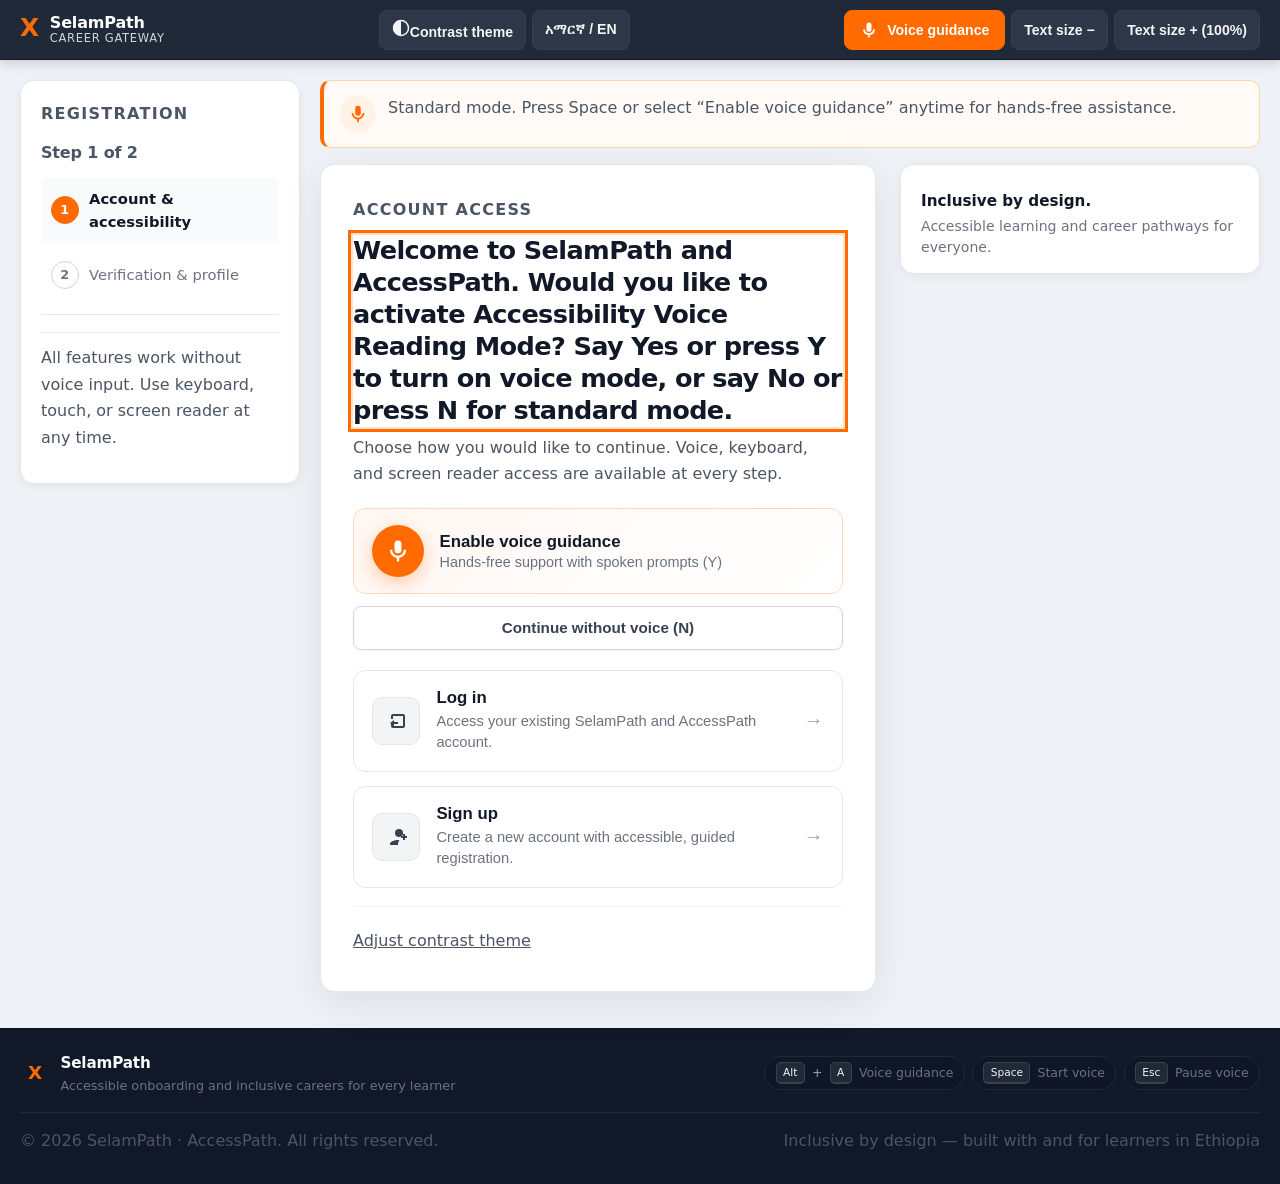
==== frontend/index.html @ dbc96b20 "Bump asset cache version to v=15" ====
<!DOCTYPE html>
<html lang="en">
<head>
  <meta charset="UTF-8" />
  <meta name="viewport" content="width=device-width, initial-scale=1.0" />
  <meta name="description" content="SelamPath is an accessible onboarding and career gateway for learners in Ethiopia. AccessPath connects skills to inclusive employers." />
  <meta name="theme-color" content="#2583F6" />
  <title>SelamPath — Accessible Onboarding &amp; AccessPath Careers</title>
  <link rel="stylesheet" href="./css/accessibility-themes.css?v=15" />
</head>
<body class="db-theme-default page-app">
  <a class="db-skip-link" href="#main-content">Skip to main content</a>
  <div class="page-bg" aria-hidden="true">
    <span class="orb orb-a"></span>
    <span class="orb orb-b"></span>
    <span class="orb orb-c"></span>
    <span class="page-grid"></span>
  </div>
  <div class="page-wrapper page-wrapper-full">
    <main id="main-content" tabindex="-1" class="app-main">
      <h1 class="db-sr-only">SelamPath — Accessible onboarding and AccessPath careers</h1>
      <digital-bridge-onboarding lang="en"></digital-bridge-onboarding>
    </main>
  </div>

  <script src="./js/config.js?v=15"></script>
  <script src="./js/i18n.js?v=15"></script>
  <script src="./js/state-manager.js?v=15"></script>
  <script src="./js/voice-engine.js?v=15"></script>
  <script src="./js/digital-bridge-onboarding.js?v=15"></script>
</body>
</html>
---- frontend/css/accessibility-themes.css ----
:root {
  --db-bg: #f3f4f6;
  --db-card-bg: #ffffff;
  --db-fg: #111827;
  --db-muted: #4b5563;
  --db-border: #e5e7eb;
  --db-accent: #FF6B00;
  --db-accent-hover: #e55f00;
  --db-accent-soft: #fff3e8;
  --db-accent-fg: #ffffff;
  --db-navy: #0f172a;
  --db-charcoal: #1f2937;
  --db-charcoal-2: #111827;
  --db-surface: #ffffff;
  --db-shadow: 0 8px 30px rgba(17, 24, 39, 0.08);
  --db-shadow-soft: 0 2px 10px rgba(17, 24, 39, 0.06);
  --db-radius: 14px;
  --db-radius-sm: 10px;
  --db-zoom: 1;
}

body {
  margin: 0;
  font-family: "Inter", "Segoe UI Variable", "Segoe UI", system-ui, -apple-system, Roboto, "Helvetica Neue", Arial, sans-serif;
  background: #eef1f5;
  color: var(--db-fg);
  line-height: 1.6;
  min-height: 100vh;
  -webkit-font-smoothing: antialiased;
}

@media (prefers-reduced-motion: reduce) {
  *, *::before, *::after {
    animation: none !important;
    transition: none !important;
    scroll-behavior: auto !important;
  }
}

body.db-theme-default,
.db-theme-default {
  --db-bg: #f3f4f6;
  --db-card-bg: #ffffff;
  --db-fg: #111827;
  --db-muted: #4b5563;
  --db-border: #e5e7eb;
  --db-accent: #FF6B00;
  --db-accent-fg: #ffffff;
}

body.db-theme-dark_yellow,
.db-theme-dark_yellow {
  --db-bg: #000000;
  --db-card-bg: #0a0a0a;
  --db-fg: #ffff00;
  --db-border: #ffff00;
  --db-accent: #ffff00;
  --db-accent-fg: #000000;
}

body.db-theme-light_yellow,
.db-theme-light_yellow {
  --db-bg: #ffffcc;
  --db-card-bg: #ffff99;
  --db-fg: #000000;
  --db-border: #000000;
  --db-accent: #000000;
  --db-accent-fg: #ffff00;
}

body.db-theme-dark_white,
.db-theme-dark_white {
  --db-bg: #000000;
  --db-card-bg: #121212;
  --db-fg: #ffffff;
  --db-border: #ffffff;
  --db-accent: #ffffff;
  --db-accent-fg: #000000;
}

*:focus-visible {
  outline: 3px solid #FF6B00 !important;
  outline-offset: 2px;
  box-shadow: 0 0 0 4px rgba(255, 107, 0, 0.2);
}

.page-bg { display: none; }

.page-wrapper {
  max-width: 1120px;
  margin: 0 auto;
  padding: 2.25rem 1.25rem 4rem;
  position: relative;
}

.page-wrapper-full {
  max-width: 100%;
  width: 100%;
  margin: 0;
  padding: 0;
  min-height: 100vh;
  box-sizing: border-box;
  background: #eef1f5;
}

.page-app .app-main {
  min-height: 100vh;
}

.db-skip-link {
  position: absolute;
  left: -9999px;
  top: 0;
  z-index: 2000;
  padding: 0.75rem 1rem;
  background: #ffffff;
  color: #111827;
  border: 2px solid #FF6B00;
  border-radius: 0 0 8px 0;
  font-weight: 700;
  box-shadow: 0 4px 12px rgba(17,24,39,0.12);
}

.db-skip-link:focus { left: 0; }

/* (legacy hero/page-header styles removed; app uses db-topnav + db-shell layout) */

.site-footer {
  margin-top: 2.75rem;
  padding-top: 1.5rem;
  border-top: 1px solid var(--db-border);
  font-size: 0.95rem;
  color: var(--db-muted);
}

.site-footer kbd {
  padding: 0.15rem 0.45rem;
  border: 1px solid #cbd5e1;
  border-bottom-width: 2px;
  border-radius: 7px;
  font-family: inherit;
  background: #fff;
  color: #0f172a;
  box-shadow: 0 1px 0 rgba(15,23,42,0.04);
}

.db-brand {
  display: flex;
  justify-content: space-between;
  align-items: flex-start;
  flex-wrap: wrap;
  gap: 0.5rem;
  padding-bottom: 0.75rem;
  margin-bottom: 0.75rem;
  border-bottom: 2px solid var(--db-border);
}

.db-brand-name {
  margin: 0;
  font-size: 1.4em;
  font-weight: 800;
  letter-spacing: 0.01em;
}

.db-brand-tagline {
  margin: 0.15rem 0 0;
  font-size: 0.95em;
}

.db-brand-partner {
  align-self: center;
  padding: 0.25rem 0.6rem;
  border: 2px solid var(--db-border);
  border-radius: 999px;
  font-weight: 700;
  font-size: 0.85em;
}

.db-colors-panel {
  margin-bottom: 1rem;
  border: 1px solid var(--db-border);
  border-radius: 12px;
  padding: 0.6rem 0.9rem;
  background: #fbfdfc;
}

.db-colors-panel summary {
  cursor: pointer;
  font-weight: 700;
  min-height: 32px;
  color: #334e68;
}

.db-colors-grid {
  display: flex;
  flex-wrap: wrap;
  gap: 0.85rem;
  align-items: end;
  padding-top: 0.6rem;
}

.db-colors-grid label {
  display: flex;
  flex-direction: column;
  gap: 0.3rem;
  font-weight: 600;
  color: #334e68;
}

.db-colors-grid input[type="color"] {
  width: 96px;
  height: 48px;
  padding: 0;
  border: 1.5px solid #c9d6d3;
  border-radius: 10px;
  background: var(--db-card-bg);
  cursor: pointer;
}

.db-widget-root {
  font-size: calc(1rem * var(--db-zoom));
  zoom: var(--db-zoom);
  position: relative;
  background: transparent;
  color: var(--db-fg);
  border: none;
  border-radius: 0;
  padding: 0;
  box-sizing: border-box;
  max-width: 100%;
  min-height: calc(100vh - 1.5rem);
  overflow-wrap: break-word;
  box-shadow: none;
  backdrop-filter: none;
  animation: cardIn 0.45s cubic-bezier(.2,.8,.2,1);
}

.db-widget-root::before { display: none; }

@keyframes cardIn {
  from { opacity: 0; transform: translateY(12px) scale(0.995); }
  to { opacity: 1; transform: translateY(0) scale(1); }
}

.db-brand {
  display: flex;
  justify-content: space-between;
  align-items: flex-start;
  flex-wrap: wrap;
  gap: 0.75rem;
  padding: 0.25rem 0 1.1rem;
  margin-bottom: 1.1rem;
  border-bottom: 1px solid var(--db-border);
}

.db-brand-name { margin: 0; font-size: 1.4em; font-weight: 800; letter-spacing: -0.02em; color: #0f172a; }
.db-brand-tagline { margin: 0.25rem 0 0; color: var(--db-muted); font-size: 0.98em; }
.db-brand-partner {
  align-self: center;
  padding: 0.35rem 0.8rem;
  border: 1px solid rgba(37, 131, 246, 0.25);
  border-radius: 999px;
  font-weight: 700;
  font-size: 0.85em;
  color: #1d4ed8;
  background: linear-gradient(135deg, rgba(33,150,243,0.1), rgba(51,133,255,0.14));
}

.db-toolbar {
  display: flex;
  flex-wrap: wrap;
  align-items: center;
  gap: 0.4rem;
  padding: 0;
  margin: 0;
  border: none;
}

.db-topnav .db-btn {
  min-width: 44px;
  min-height: 40px;
  padding: 0.45rem 0.75rem;
  font-size: 0.88rem;
  font-weight: 600;
  border-radius: 8px;
  border: 1px solid #374151;
  background: #2d3748;
  color: #f3f4f6;
  cursor: pointer;
  transition: background 0.15s ease, border-color 0.15s ease, color 0.15s ease;
  box-shadow: none;
}
.db-topnav .db-btn:hover { background: #374151; border-color: #4b5563; transform: none; box-shadow: none; }
.db-topnav .db-btn:active { transform: none; }
.db-topnav .db-btn-primary { background: #374151; color: #fff; border-color: #4b5563; box-shadow: none; }
.db-topnav .db-btn-voice {
  display: inline-flex; align-items: center; gap: 0.5rem;
  background: #FF6B00; color: #fff; border-color: #FF6B00;
  font-weight: 700; padding: 0.45rem 0.9rem;
}
.db-topnav .db-btn-voice:hover { background: #e55f00; border-color: #e55f00; }
.db-topnav .db-btn-voice[aria-pressed="true"] { background: #c2410c; border-color: #c2410c; box-shadow: inset 0 0 0 2px rgba(255,255,255,0.25); }
.db-mic-icon, .db-voice-banner-icon { display: inline-flex; align-items: center; justify-content: center; }
.db-mic-icon svg { display: block; }

.db-btn {
  min-width: 48px;
  min-height: 44px;
  padding: 0.6rem 1rem;
  font-size: 0.95rem;
  font-weight: 600;
  border-radius: 8px;
  border: 1px solid #d1d5db;
  background: #ffffff;
  color: #111827;
  cursor: pointer;
  transition: background 0.15s ease, border-color 0.15s ease, box-shadow 0.15s ease;
  box-shadow: 0 1px 2px rgba(17,24,39,0.04);
}
.db-btn:hover { background: #f9fafb; border-color: #9ca3af; }
.db-btn:active { background: #f3f4f6; }

.db-btn-primary {
  background: #FF6B00;
  color: #ffffff;
  border-color: #FF6B00;
  box-shadow: 0 1px 2px rgba(17,24,39,0.05);
}
.db-btn-primary:hover { background: #e55f00; border-color: #e55f00; }
.db-btn-secondary { background: #fff; color: #374151; border-color: #d1d5db; }
.db-link-btn { background: none; border: none; padding: 0; color: #4b5563; text-decoration: underline; font: inherit; cursor: pointer; min-height: 44px; }
.db-link-btn:hover { color: #FF6B00; }

.db-input,
.db-textarea,
.db-select {
  width: 100%;
  min-height: 48px;
  padding: 0.8rem 0.95rem;
  font-size: 1.02em;
  border: 1.5px solid #d8e2ee;
  border-radius: 12px;
  background: #f8fbff;
  color: var(--db-fg);
  box-sizing: border-box;
  font-family: inherit;
  transition: border-color 0.2s ease, box-shadow 0.2s ease, background 0.2s ease;
}

.db-input:hover, .db-textarea:hover, .db-select:hover { border-color: #b9d3fb; }

.db-input:focus, .db-textarea:focus, .db-select:focus {
  border-color: #FF6B00;
  box-shadow: 0 0 0 3px rgba(255, 107, 0, 0.15);
  background: #ffffff;
  outline: none;
}

.db-textarea { min-height: 96px; resize: vertical; }

.db-voice-banner {
  display: flex;
  align-items: center;
  gap: 0.75rem;
  padding: 0.85rem 1rem;
  margin-bottom: 1rem;
  border-radius: 10px;
  border: 1px solid #fed7aa;
  border-left: 4px solid #FF6B00;
  background: #fffaf5;
  color: #1f2937;
}
.db-voice-banner-icon {
  color: #FF6B00;
  flex: 0 0 auto;
  width: 36px; height: 36px;
  border-radius: 50%;
  background: #fff3e8;
}
.db-voice-banner-text { margin: 0; font-size: 0.95rem; font-weight: 500; color: #374151; line-height: 1.45; }

.db-status-banner {
  padding: 0.85rem 1rem;
  margin-bottom: 1rem;
  border-radius: 10px;
  border: 1px solid #e5e7eb;
  background: #f9fafb;
  font-weight: 500;
  color: #374151;
}

.db-error-banner {
  padding: 0.85rem 1rem;
  margin-bottom: 1rem;
  border-radius: 10px;
  border: 1px solid #fecaca;
  border-left: 4px solid #dc2626;
  background: #fff7f7;
  color: #991b1b;
  font-weight: 600;
}

@keyframes fadeSlide {
  from { opacity: 0; transform: translateY(-4px); }
  to { opacity: 1; transform: translateY(0); }
}

.db-card {
  position: relative;
  padding: 1.25rem 1.35rem;
  margin-bottom: 1rem;
  border: 1px solid #e5e7eb;
  border-radius: 12px;
  background: #ffffff;
  box-shadow: var(--db-shadow-soft);
}

.db-card:hover { border-color: #e5e7eb; box-shadow: var(--db-shadow-soft); transform: none; }

@keyframes riseIn {
  from { opacity: 0; transform: translateY(8px); }
  to { opacity: 1; transform: translateY(0); }
}

.db-grid {
  display: grid;
  grid-template-columns: repeat(auto-fit, minmax(260px, 1fr));
  gap: 1.1rem;
  margin: 1.1rem 0;
}

.db-option-card {
  display: flex;
  align-items: center;
  width: 100%;
  text-align: left;
  gap: 0.75rem;
  min-height: 54px;
  padding: 0.9rem 1rem;
  margin-bottom: 0.65rem;
  border: 1.5px solid #d8e2ee;
  border-radius: 14px;
  background: #ffffff;
  color: var(--db-fg);
  font-size: 1em;
  font-weight: 600;
  cursor: pointer;
  transition: transform 0.15s ease, box-shadow 0.2s ease, border-color 0.2s ease, background 0.2s ease;
}

.db-option-card:hover {
  transform: translateY(-1px);
  border-color: #2583F6;
  background: linear-gradient(135deg, #ffffff, #f0f7ff);
  box-shadow: 0 10px 22px rgba(37, 131, 246, 0.14);
}

.db-actions-row {
  display: flex;
  flex-wrap: wrap;
  gap: 0.75rem;
  margin-top: 1.1rem;
  align-items: center;
}

.db-progress-bar {
  width: 100%;
  height: 12px;
  border: none;
  border-radius: 999px;
  overflow: hidden;
  background: #E8EEF5;
  box-shadow: inset 0 1px 2px rgba(15, 23, 42, 0.06);
}

.db-progress-fill {
  height: 100%;
  background: linear-gradient(90deg, #2196F3 0%, #2583F6 50%, #3385FF 100%);
  border-radius: 999px;
  transition: width 0.6s cubic-bezier(.2,.8,.2,1);
  box-shadow: 0 0 0 1px rgba(255,255,255,0.25) inset;
}

.db-passport {
  border: 3px solid var(--db-border);
  border-radius: 12px;
  padding: 1.25rem;
  background: var(--db-card-bg);
}

.db-passport-header {
  display: flex;
  justify-content: space-between;
  align-items: flex-start;
  flex-wrap: wrap;
  gap: 1rem;
  padding-bottom: 1rem;
  border-bottom: 2px solid var(--db-border);
}

.db-passport-kicker {
  margin: 0;
  font-size: 0.85rem;
  font-weight: 700;
  letter-spacing: 0.08em;
  text-transform: uppercase;
}

.db-passport-name {
  margin: 0.15rem 0 0;
  font-size: 1.25rem;
  font-weight: 800;
}

.db-readiness-badge {
  padding: 0.4rem 0.8rem;
  border: 3px solid currentColor;
  border-radius: 999px;
  font-size: 0.9rem;
  font-weight: 800;
  white-space: nowrap;
}

/* Border style reinforces the readiness label without relying on colour alone. */
.db-readiness-job_ready {
  border-style: double;
  color: #1e3a8a;
  background: linear-gradient(135deg, #eff6ff, #dbeafe);
}

.db-readiness-building {
  border-style: dashed;
  color: #1d4ed8;
  background: #f0f7ff;
}

.db-readiness-exploring {
  border-style: dotted;
  color: #334155;
  background: #F4F6F8;
}

.db-passport-meta {
  margin: 0.75rem 0 0;
  font-size: 0.95rem;
  color: var(--db-muted);
}

.db-passport-list {
  margin: 0.35rem 0 1rem;
  padding-left: 1.35rem;
}

.db-passport-list li {
  margin-bottom: 0.3rem;
}

.db-passport-note {
  margin-top: 0.5rem;
  padding: 0.9rem 1rem;
  border: 2px dashed #b9d3fb;
  border-radius: 12px;
  background: linear-gradient(135deg, #f0f7ff, #ffffff);
  color: #1e3a8a;
}

/* Preserve strong, clear styling for high-contrast accessibility themes */
body.db-theme-dark_yellow .db-widget-root,
body.db-theme-light_yellow .db-widget-root,
body.db-theme-dark_white .db-widget-root,
.db-theme-dark_yellow .db-widget-root,
.db-theme-light_yellow .db-widget-root,
.db-theme-dark_white .db-widget-root {
  background: var(--db-card-bg) !important;
  backdrop-filter: none !important;
  box-shadow: none !important;
  border: 3px solid var(--db-border) !important;
  animation: none !important;
}
body.db-theme-dark_yellow .db-widget-root::before,
body.db-theme-light_yellow .db-widget-root::before,
body.db-theme-dark_white .db-widget-root::before { display: none; }
body.db-theme-dark_yellow .db-btn,
body.db-theme-light_yellow .db-btn,
body.db-theme-dark_white .db-btn,
body.db-theme-dark_yellow .db-card,
body.db-theme-light_yellow .db-card,
body.db-theme-dark_white .db-card,
body.db-theme-dark_yellow .db-option-card,
body.db-theme-light_yellow .db-option-card,
body.db-theme-dark_white .db-option-card,
body.db-theme-dark_yellow .db-input,
body.db-theme-light_yellow .db-input,
body.db-theme-dark_white .db-input,
body.db-theme-dark_yellow .db-status-banner,
body.db-theme-light_yellow .db-status-banner,
body.db-theme-dark_white .db-status-banner {
  background: var(--db-card-bg) !important;
  color: var(--db-fg) !important;
  box-shadow: none !important;
  border-color: var(--db-border) !important;
}
body.db-theme-dark_yellow .db-btn-primary,
body.db-theme-light_yellow .db-btn-primary,
body.db-theme-dark_white .db-btn-primary {
  background: var(--db-accent) !important;
  color: var(--db-accent-fg) !important;
}
body.db-theme-dark_yellow .db-progress-fill,
body.db-theme-light_yellow .db-progress-fill,
body.db-theme-dark_white .db-progress-fill { background: var(--db-accent) !important; }
body.db-theme-dark_yellow .page-bg, body.db-theme-light_yellow .page-bg, body.db-theme-dark_white .page-bg { display: none; }
body.db-theme-dark_yellow .db-main, body.db-theme-light_yellow .db-main, body.db-theme-dark_white .db-main { background: var(--db-card-bg) !important; backdrop-filter: none !important; box-shadow: none !important; }
body.db-theme-dark_yellow .hero-mark, body.db-theme-light_yellow .hero-mark, body.db-theme-dark_white .hero-mark { color: var(--db-fg); -webkit-text-fill-color: var(--db-fg); background: none; }
body.db-theme-dark_yellow .hero-badge, body.db-theme-light_yellow .hero-badge, body.db-theme-dark_white .hero-badge { background: var(--db-card-bg); color: var(--db-fg); box-shadow: none; }
body.db-theme-dark_yellow .hero-eyebrow, body.db-theme-light_yellow .hero-eyebrow, body.db-theme-dark_white .hero-eyebrow { background: var(--db-card-bg); color: var(--db-fg); border: 1px solid var(--db-border); }
body.db-theme-dark_yellow .db-widget-root h2, body.db-theme-light_yellow .db-widget-root h2, body.db-theme-dark_white .db-widget-root h2,
body.db-theme-dark_yellow .db-widget-root h3, body.db-theme-light_yellow .db-widget-root h3, body.db-theme-dark_white .db-widget-root h3,
body.db-theme-dark_yellow .db-widget-root p, body.db-theme-light_yellow .db-widget-root p, body.db-theme-dark_white .db-widget-root p,
body.db-theme-dark_yellow .db-widget-root label, body.db-theme-light_yellow .db-widget-root label, body.db-theme-dark_white .db-widget-root label,
body.db-theme-dark_yellow .db-brand-name, body.db-theme-light_yellow .db-brand-name, body.db-theme-dark_white .db-brand-name,
body.db-theme-dark_yellow .db-brand-tagline, body.db-theme-light_yellow .db-brand-tagline, body.db-theme-dark_white .db-brand-tagline { color: var(--db-fg) !important; }
body.db-theme-dark_yellow .db-brand-partner, body.db-theme-light_yellow .db-brand-partner, body.db-theme-dark_white .db-brand-partner { color: var(--db-fg) !important; border-color: var(--db-border) !important; }
body.db-theme-dark_yellow .db-sidebar, body.db-theme-light_yellow .db-sidebar, body.db-theme-dark_white .db-sidebar,
body.db-theme-dark_yellow .db-sidebar-card, body.db-theme-light_yellow .db-sidebar-card, body.db-theme-dark_white .db-sidebar-card,
body.db-theme-dark_yellow .db-sidebar-tip, body.db-theme-light_yellow .db-sidebar-tip, body.db-theme-dark_white .db-sidebar-tip,
body.db-theme-dark_yellow .db-sidebar-steps li, body.db-theme-light_yellow .db-sidebar-steps li, body.db-theme-dark_white .db-sidebar-steps li {
  background: var(--db-card-bg) !important; color: var(--db-fg) !important; border-color: var(--db-border) !important; box-shadow: none !important;
}
body.db-theme-dark_yellow .db-sidebar-steps li::before, body.db-theme-light_yellow .db-sidebar-steps li::before, body.db-theme-dark_white .db-sidebar-steps li::before { background: var(--db-fg) !important; box-shadow: none !important; }
body.db-theme-dark_yellow .db-sidebar-kicker, body.db-theme-light_yellow .db-sidebar-kicker, body.db-theme-dark_white .db-sidebar-kicker,
body.db-theme-dark_yellow .db-sidebar-step, body.db-theme-light_yellow .db-sidebar-step, body.db-theme-dark_white .db-sidebar-step { color: var(--db-fg) !important; }

@media print {
  .db-toolbar,
  .db-colors-panel,
  .db-actions-row,
  .db-status-banner,
  .db-error-banner,
  .site-header,
  .site-footer,
  .db-skip-link,
  .page-bg {
    display: none !important;
  }

  body,
  .db-passport,
  .db-passport .db-card {
    background: #ffffff !important;
    color: #000000 !important;
  }

  .db-passport {
    border: 0;
    padding: 0;
  }

  .db-passport .db-card {
    break-inside: avoid;
    border-color: #000000;
  }

  .db-progress-fill {
    background: #000000 !important;
  }
}

.db-sr-only {
  position: absolute;
  width: 1px;
  height: 1px;
  padding: 0;
  margin: -1px;
  overflow: hidden;
  clip: rect(0, 0, 0, 0);
  white-space: nowrap;
  border: 0;
}

/* App shell: top nav + body + footer */
.db-app {
  display: flex;
  flex-direction: column;
  min-height: 100vh;
  background: #eef1f5;
}
.db-topnav {
  position: sticky;
  top: 0;
  z-index: 100;
  display: flex;
  align-items: center;
  justify-content: space-between;
  gap: 1rem;
  padding: 0.6rem 1.25rem;
  background: #1f2937;
  color: #f9fafb;
  border-bottom: 1px solid #111827;
  box-shadow: 0 2px 12px rgba(0,0,0,0.18);
}
.db-topnav-brand { display: flex; align-items: center; gap: 0.7rem; min-width: 0; }
.db-logo-mark {
  display: inline-flex; align-items: center; justify-content: center;
  width: auto; height: auto; border-radius: 0;
  background: none; box-shadow: none;
  color: #FF6B00; font-weight: 900; font-size: 1.55rem; line-height: 1;
  letter-spacing: -0.02em; font-family: inherit;
  transform: translateY(-1px);
}
.db-logo-text { display: flex; flex-direction: column; line-height: 1.15; }
.db-logo-name { font-weight: 700; font-size: 1rem; color: #fff; letter-spacing: -0.01em; }
.db-logo-sub { font-size: 0.72rem; color: #d1d5db; letter-spacing: 0.06em; text-transform: uppercase; }

.db-shell {
  display: grid;
  grid-template-columns: 280px 1fr;
  gap: 1.25rem;
  align-items: start;
  flex: 1;
  width: 100%;
  max-width: 1440px;
  margin: 0 auto;
  padding: 1.25rem;
  box-sizing: border-box;
}
.db-sidebar {
  position: sticky;
  top: 5rem;
  align-self: start;
  background: #ffffff;
  border: 1px solid #e5e7eb;
  border-radius: var(--db-radius);
  padding: 1.25rem;
  box-shadow: var(--db-shadow-soft);
}
.db-sidebar .db-brand { margin-bottom: 0.85rem; padding-bottom: 0.85rem; border-bottom-color: #e5e7eb; }
.db-sidebar .db-brand-name { font-size: 1.1em; color: #111827; }
.db-sidebar .db-brand-tagline { color: #4b5563; font-size: 0.9em; }
.db-sidebar .db-brand-partner { color: #FF6B00; border-color: #ffd9bf; background: #fff7f2; }
.db-side-nav { flex: 1; }
.db-main {
  min-width: 0;
  background: transparent;
  border: none;
  border-radius: 0;
  padding: 0;
  box-shadow: none;
  display: flex;
  flex-direction: column;
}
.db-content { min-width: 0; width: 100%; flex: 1; }

.db-main-footer {
  background: #111827;
  color: #9ca3af;
  font-size: 0.84rem;
  border-top: 1px solid #0b1220;
}
.db-footer-inner {
  max-width: 1440px;
  margin: 0 auto;
  padding: 1.4rem 1.25rem 1.1rem;
  display: flex;
  flex-direction: column;
  gap: 1.05rem;
}
.db-footer-top {
  display: flex;
  align-items: center;
  justify-content: space-between;
  gap: 1rem 1.5rem;
  flex-wrap: wrap;
}
.db-footer-brand { display: flex; align-items: center; gap: 0.65rem; min-width: 0; }
.db-footer-mark {
  display: inline-flex; align-items: center; justify-content: center;
  width: 30px; height: 30px; flex: 0 0 auto;
  color: #FF6B00; font-weight: 900; font-size: 1.15rem; line-height: 1;
  letter-spacing: -0.02em;
}
.db-footer-brand-text { display: flex; flex-direction: column; gap: 0.1rem; min-width: 0; }
.db-footer-name {
  color: #f9fafb; font-weight: 700; font-size: 0.95rem; letter-spacing: -0.01em;
}
.db-footer-tagline { color: #6b7280; font-size: 0.8rem; line-height: 1.4; }
.db-footer-shortcuts { display: flex; flex-wrap: wrap; gap: 0.45rem; align-items: center; }
.db-shortcut {
  display: inline-flex; align-items: center; gap: 0.45rem;
  padding: 0.28rem 0.65rem;
  border: 1px solid #1f2937;
  border-radius: 999px;
  background: #0f1626;
  color: #9ca3af;
  font-size: 0.78rem;
}
.db-shortcut small { color: #6b7280; font-size: 0.78rem; }
.db-footer-bottom {
  display: flex;
  align-items: center;
  justify-content: space-between;
  gap: 0.4rem 1.25rem;
  flex-wrap: wrap;
  padding-top: 0.95rem;
  border-top: 1px solid #1f2937;
  font-size: 0.78rem;
  color: #6b7280;
}
.db-footer-bottom p { margin: 0; }
.db-footer-note { color: #4b5563; }
.db-main-footer kbd {
  padding: 0.08rem 0.4rem;
  border: 1px solid #374151;
  border-bottom-width: 2px;
  border-radius: 5px;
  font-family: inherit;
  background: #1f2937;
  color: #f3f4f6;
  font-size: 0.85em;
}
.db-side-nav { display: flex; flex-direction: column; gap: 0.4rem; }
.db-nav-item {
  width: 100%;
  justify-content: flex-start;
  text-align: left;
  font-size: 0.93rem;
  padding: 0.65rem 0.85rem;
  border-radius: 8px;
}
.db-nav-item.is-active, .db-nav-item.db-btn-primary {
  background: #fff7f2 !important; color: #c2410c !important; border-color: #ffd9bf !important;
  box-shadow: none !important; font-weight: 700;
}
.db-side-nav-spacer { height: 0.25rem; border-top: 1px solid #e5e7eb; margin: 0.4rem 0; }
.db-nav-logout { margin-top: 0.1rem; color: #4b5563; background: #fff; }
.db-nav-logout:hover { color: #991b1b; border-color: #fecaca; background: #fff7f7; box-shadow: none; }

.db-sidebar-card {
  background: #fff;
  border: none;
  border-radius: 0;
  padding: 0;
  margin-bottom: 1rem;
  box-shadow: none;
}
.db-progress-card { padding-bottom: 1rem; border-bottom: 1px solid #e5e7eb; margin-bottom: 1.1rem; }
.db-sidebar-kicker { margin: 0; font-size: 0.75rem; font-weight: 700; text-transform: uppercase; letter-spacing: 0.08em; color: #FF6B00; }
.db-sidebar-step { margin: 0.2rem 0 0.75rem; font-size: 1.1rem; font-weight: 700; color: #111827; letter-spacing: -0.01em; }
.db-sidebar-steps { list-style: none; margin: 0; padding: 0; display: grid; gap: 0.6rem; counter-reset: none; }
.db-sidebar-steps li {
  position: relative;
  display: flex; align-items: center; gap: 0.65rem;
  padding: 0.55rem 0.6rem;
  border-radius: 8px;
  color: #6b7280;
  background: transparent;
  font-weight: 500;
  font-size: 0.92rem;
}
.db-sidebar-steps li::before { display: none; }
.db-step-num {
  display: inline-flex; align-items: center; justify-content: center;
  width: 26px; height: 26px; border-radius: 50%;
  border: 1.5px solid #d1d5db; background: #fff; color: #6b7280;
  font-size: 0.8rem; font-weight: 700; flex: 0 0 auto;
}
.db-sidebar-steps li.is-active { color: #111827; font-weight: 600; background: #f9fafb; }
.db-sidebar-steps li.is-active .db-step-num { border-color: #FF6B00; background: #FF6B00; color: #fff; }
.db-sidebar-help { margin: 0.75rem 0 0; font-size: 0.85rem; color: #6b7280; line-height: 1.5; padding-top: 0.75rem; border-top: 1px solid #e5e7eb; }
.db-sidebar-tip {
  font-size: 0.92rem;
  color: #334155;
  background: linear-gradient(135deg, #f0f7ff, #ffffff);
  border: 1px solid #dbeafe;
  border-radius: 12px;
  padding: 0.75rem 0.85rem;
  line-height: 1.45;
}

/* Global polish and responsiveness for component content */
.db-widget-root h2 { margin: 0 0 0.5rem; font-size: clamp(1.4rem, 2vw, 1.85rem); line-height: 1.25; letter-spacing: -0.025em; font-weight: 700; color: #111827; }
.db-widget-root h3 { margin: 0 0 0.4rem; font-size: 1.1rem; line-height: 1.35; font-weight: 650; letter-spacing: -0.01em; color: #111827; }
.db-widget-root p { color: #4b5563; font-size: 1rem; line-height: 1.65; margin: 0 0 0.75rem; }
.db-widget-root nav.db-actions-row { padding: 0.25rem 0 0.5rem; }
.db-widget-root label { font-weight: 600; font-size: 0.94rem; color: #374151; }
.db-widget-root strong { color: #111827; font-weight: 650; }
.db-widget-root article.db-card h3 { margin-top: 0; }
.db-widget-root form.db-card label { display: block; margin-bottom: 0.75rem; }
.db-content > form, .db-content > div { max-width: 100%; }
.db-widget-root .db-passport { border-color: #e5e7eb; background: #fff; box-shadow: var(--db-shadow-soft); }
.db-widget-root .db-readiness-badge { box-shadow: none; }

.db-option-card:hover { border-color: #FF6B00; background: #fffaf7; box-shadow: 0 4px 14px rgba(255,107,0,0.1); transform: none; }
.db-progress-bar { background: #e5e7eb; }
.db-progress-fill { background: linear-gradient(90deg, #FF6B00, #ff8a33); }

/* Auth / registration layout */
.db-auth-layout {
  display: grid;
  grid-template-columns: minmax(0, 1fr) 360px;
  gap: 1.5rem;
  align-items: start;
}
.db-auth-main { min-width: 0; }
.db-auth-card-wrap { width: 100%; }
.db-central-card {
  max-width: 640px;
  padding: 2rem 2rem 1.75rem;
  border: 1px solid #e5e7eb;
  border-radius: 14px;
  box-shadow: 0 10px 40px rgba(17,24,39,0.08);
  background: #fff;
}
.db-card-eyebrow { margin: 0 0 0.35rem; font-size: 0.75rem; font-weight: 700; letter-spacing: 0.08em; text-transform: uppercase; color: #FF6B00; }
.db-card-lead { margin: 0 0 1.25rem; color: #4b5563; font-size: 1.02rem; }

.db-voice-prompt { margin: 1.25rem 0; display: grid; gap: 0.75rem; }
.db-voice-cta {
  display: flex; align-items: center; gap: 1rem; width: 100%; text-align: left;
  padding: 1rem 1.1rem; border-radius: 12px; border: 1px solid #ffd9bf;
  background: linear-gradient(135deg, #fff7f2 0%, #fff 100%);
  cursor: pointer; transition: border-color 0.15s, box-shadow 0.15s;
}
.db-voice-cta:hover { border-color: #FF6B00; box-shadow: 0 4px 16px rgba(255,107,0,0.12); }
.db-voice-cta-icon {
  display: inline-flex; align-items: center; justify-content: center;
  width: 52px; height: 52px; border-radius: 50%; flex: 0 0 auto;
  background: #FF6B00; color: #fff; box-shadow: 0 6px 18px rgba(255,107,0,0.3);
}
.db-voice-cta-text { display: flex; flex-direction: column; gap: 0.15rem; }
.db-voice-cta-text strong { font-size: 1.05rem; color: #111827; }
.db-voice-cta-text small { font-size: 0.9rem; color: #6b7280; font-weight: 500; }

.db-action-cards { display: grid; gap: 0.85rem; margin-top: 0.5rem; }
.db-action-card {
  display: flex; align-items: center; gap: 1rem; width: 100%; text-align: left;
  padding: 1.1rem 1.15rem; border: 1px solid #e5e7eb; border-radius: 12px;
  background: #fff; cursor: pointer; transition: border-color 0.15s, box-shadow 0.15s, transform 0.15s;
}
.db-action-card:hover { border-color: #FF6B00; box-shadow: 0 6px 20px rgba(17,24,39,0.08); transform: translateY(-1px); }
.db-action-icon {
  display: inline-flex; align-items: center; justify-content: center;
  width: 46px; height: 46px; border-radius: 10px; flex: 0 0 auto;
  background: #f3f4f6; color: #374151; border: 1px solid #e5e7eb;
}
.db-action-card:hover .db-action-icon { background: #fff7f2; color: #FF6B00; border-color: #ffd9bf; }
.db-action-body { display: flex; flex-direction: column; gap: 0.15rem; flex: 1; min-width: 0; }
.db-action-title { font-size: 1.05rem; font-weight: 700; color: #111827; }
.db-action-desc { font-size: 0.92rem; color: #6b7280; font-weight: 500; line-height: 1.45; }
.db-action-arrow { font-size: 1.25rem; color: #9ca3af; flex: 0 0 auto; transition: color 0.15s, transform 0.15s; }
.db-action-card:hover .db-action-arrow { color: #FF6B00; transform: translateX(2px); }
.db-auth-aux { margin-top: 1.1rem; padding-top: 0.75rem; border-top: 1px solid #f3f4f6; }

.db-auth-visual {
  position: sticky; top: 5rem;
  background: #fff; border: 1px solid #e5e7eb; border-radius: 14px;
  padding: 0.75rem; box-shadow: var(--db-shadow-soft);
}
.db-visual-img { width: 100%; height: auto; display: block; border-radius: 10px; }
.db-visual-caption { padding: 0.75rem 0.5rem 0.25rem; display: flex; flex-direction: column; gap: 0.2rem; }
.db-visual-caption strong { font-size: 0.95rem; color: #111827; }
.db-visual-caption span { font-size: 0.88rem; color: #6b7280; line-height: 1.45; }

/* Wizard/form inside central area */
.db-content form#db-wizard-form {
  max-width: 640px;
  background: #fff; border: 1px solid #e5e7eb; border-radius: 14px;
  padding: 1.75rem 2rem; box-shadow: 0 10px 40px rgba(17,24,39,0.08);
}

/* High-contrast additions for new elements */
body.db-theme-dark_yellow .db-topnav, body.db-theme-light_yellow .db-topnav, body.db-theme-dark_white .db-topnav,
body.db-theme-dark_yellow .db-main-footer, body.db-theme-light_yellow .db-main-footer, body.db-theme-dark_white .db-main-footer {
  background: var(--db-card-bg) !important; color: var(--db-fg) !important; border-color: var(--db-border) !important; box-shadow: none !important;
}
body.db-theme-dark_yellow .db-topnav .db-btn, body.db-theme-light_yellow .db-topnav .db-btn, body.db-theme-dark_white .db-topnav .db-btn,
body.db-theme-dark_yellow .db-voice-cta, body.db-theme-light_yellow .db-voice-cta, body.db-theme-dark_white .db-voice-cta,
body.db-theme-dark_yellow .db-action-card, body.db-theme-light_yellow .db-action-card, body.db-theme-dark_white .db-action-card,
body.db-theme-dark_yellow .db-auth-visual, body.db-theme-light_yellow .db-auth-visual, body.db-theme-dark_white .db-auth-visual,
body.db-theme-dark_yellow .db-central-card, body.db-theme-light_yellow .db-central-card, body.db-theme-dark_white .db-central-card,
body.db-theme-dark_yellow .db-voice-banner, body.db-theme-light_yellow .db-voice-banner, body.db-theme-dark_white .db-voice-banner {
  background: var(--db-card-bg) !important; color: var(--db-fg) !important; border-color: var(--db-border) !important; box-shadow: none !important;
}
body.db-theme-dark_yellow .db-voice-cta-icon, body.db-theme-light_yellow .db-voice-cta-icon, body.db-theme-dark_white .db-voice-cta-icon,
body.db-theme-dark_yellow .db-logo-mark, body.db-theme-light_yellow .db-logo-mark, body.db-theme-dark_white .db-logo-mark,
body.db-theme-dark_yellow .db-footer-mark, body.db-theme-light_yellow .db-footer-mark, body.db-theme-dark_white .db-footer-mark {
  background: none !important; color: var(--db-accent) !important; box-shadow: none !important;
}
body.db-theme-dark_yellow .db-logo-name, body.db-theme-light_yellow .db-logo-name, body.db-theme-dark_white .db-logo-name,
body.db-theme-dark_yellow .db-logo-sub, body.db-theme-light_yellow .db-logo-sub, body.db-theme-dark_white .db-logo-sub,
body.db-theme-dark_yellow .db-action-title, body.db-theme-light_yellow .db-action-title, body.db-theme-dark_white .db-action-title,
body.db-theme-dark_yellow .db-action-desc, body.db-theme-light_yellow .db-action-desc, body.db-theme-dark_white .db-action-desc,
body.db-theme-dark_yellow .db-action-arrow, body.db-theme-light_yellow .db-action-arrow, body.db-theme-dark_white .db-action-arrow,
body.db-theme-dark_yellow .db-voice-cta-text strong, body.db-theme-light_yellow .db-voice-cta-text strong, body.db-theme-dark_white .db-voice-cta-text strong,
body.db-theme-dark_yellow .db-voice-cta-text small, body.db-theme-light_yellow .db-voice-cta-text small, body.db-theme-dark_white .db-voice-cta-text small,
body.db-theme-dark_yellow .db-voice-banner-text, body.db-theme-light_yellow .db-voice-banner-text, body.db-theme-dark_white .db-voice-banner-text,
body.db-theme-dark_yellow .db-card-eyebrow, body.db-theme-light_yellow .db-card-eyebrow, body.db-theme-dark_white .db-card-eyebrow,
body.db-theme-dark_yellow .db-card-lead, body.db-theme-light_yellow .db-card-lead, body.db-theme-dark_white .db-card-lead,
body.db-theme-dark_yellow .db-visual-caption strong, body.db-theme-light_yellow .db-visual-caption strong, body.db-theme-dark_white .db-visual-caption strong,
body.db-theme-dark_yellow .db-visual-caption span, body.db-theme-light_yellow .db-visual-caption span, body.db-theme-dark_white .db-visual-caption span,
body.db-theme-dark_yellow .db-footer-shortcuts, body.db-theme-light_yellow .db-footer-shortcuts, body.db-theme-dark_white .db-footer-shortcuts { color: var(--db-fg) !important; }
body.db-theme-dark_yellow .db-step-num, body.db-theme-light_yellow .db-step-num, body.db-theme-dark_white .db-step-num { border-color: var(--db-border) !important; }
body.db-theme-dark_yellow .db-sidebar-steps li.is-active .db-step-num, body.db-theme-light_yellow .db-sidebar-steps li.is-active .db-step-num, body.db-theme-dark_white .db-sidebar-steps li.is-active .db-step-num { background: var(--db-accent) !important; color: var(--db-accent-fg) !important; }

@media (max-width: 1100px) {
  .db-auth-layout { grid-template-columns: 1fr; }
  .db-auth-visual { position: static; max-width: 420px; }
}
@media (max-width: 980px) {
  .db-shell { grid-template-columns: 1fr; }
  .db-sidebar { position: static; top: auto; }
  .db-topnav { flex-wrap: wrap; gap: 0.5rem 0.75rem; }
  .db-topnav-brand { width: 100%; }
  .db-toolbar { width: 100%; }
}
@media (max-width: 640px) {
  .db-shell { padding: 0.75rem; gap: 0.75rem; }
  .db-central-card, .db-content form#db-wizard-form { padding: 1.25rem 1rem; }
  .db-topnav { padding: 0.6rem 0.75rem; }
  .db-topnav .db-btn, .db-action-card { width: 100%; }
  .db-toolbar { gap: 0.4rem; }
  .db-toolbar .db-btn { flex: 1 1 calc(50% - 0.4rem); justify-content: center; }
  .db-footer-top { flex-direction: column; align-items: flex-start; gap: 0.8rem; }
  .db-footer-bottom { flex-direction: column; align-items: flex-start; }
  .db-footer-shortcuts { gap: 0.35rem; }
  .db-auth-visual { display: none; }
}
@media (prefers-reduced-motion: no-preference) {
  .db-topnav .db-btn-voice { transition: background 0.15s ease, border-color 0.15s ease, box-shadow 0.2s ease; }
}
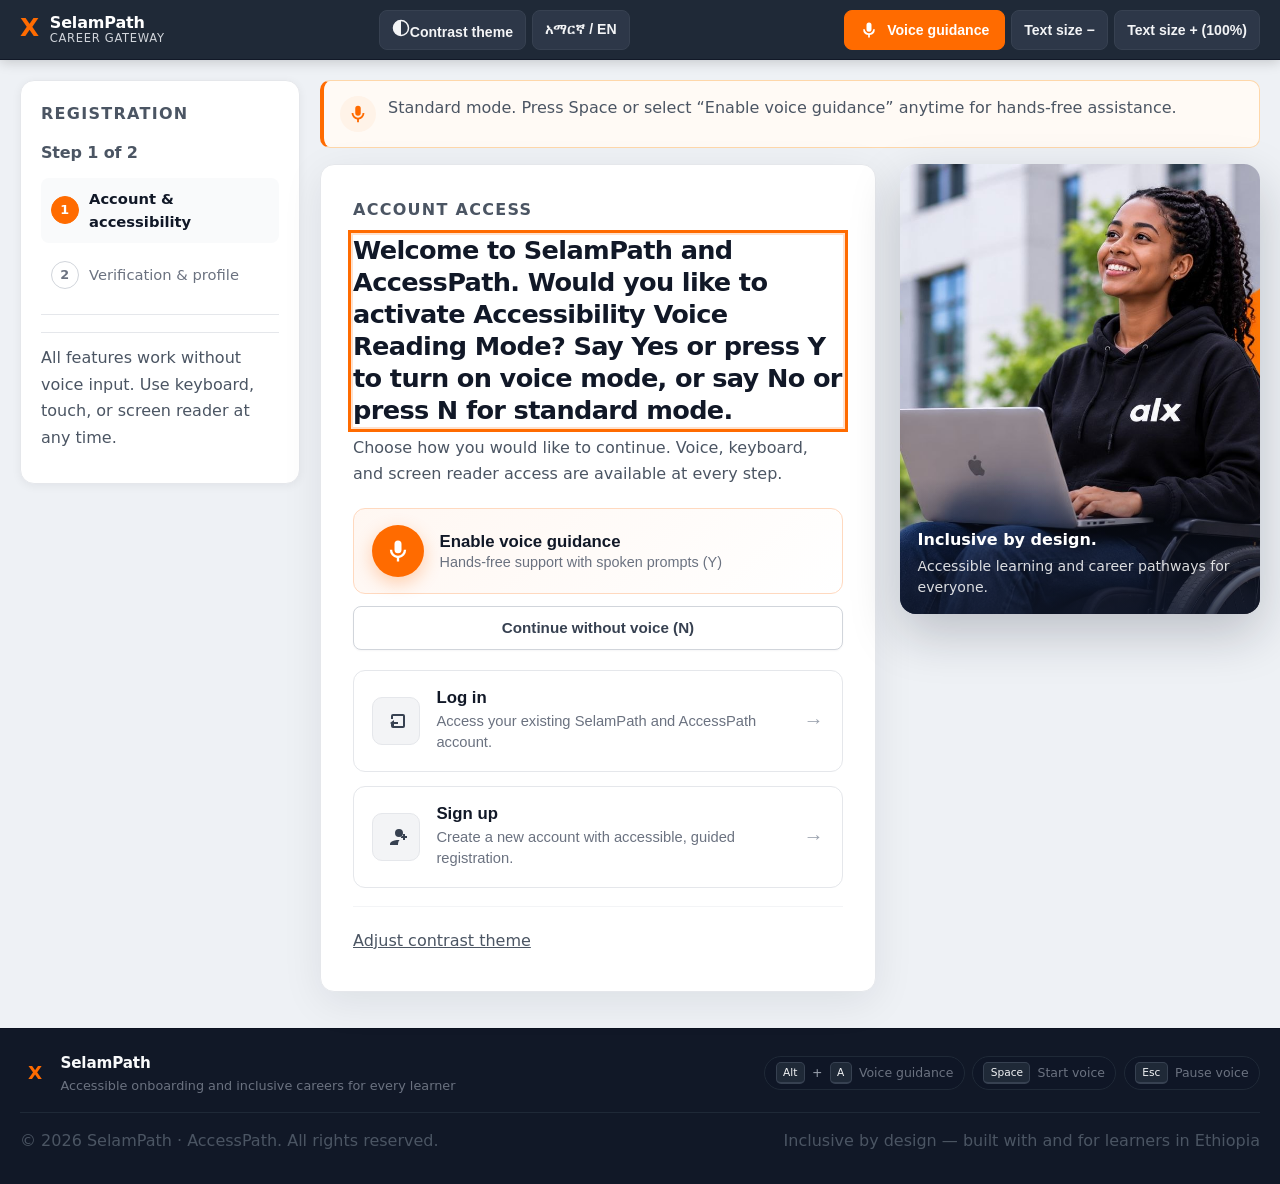
==== commit 90e02e70: "Use hero photo in right auth panel, remove card background, gradient caption overlay" ====
--- a/frontend/index.html
+++ b/frontend/index.html
@@ -6,7 +6,7 @@
   <meta name="description" content="SelamPath is an accessible onboarding and career gateway for learners in Ethiopia. AccessPath connects skills to inclusive employers." />
   <meta name="theme-color" content="#2583F6" />
   <title>SelamPath — Accessible Onboarding &amp; AccessPath Careers</title>
-  <link rel="stylesheet" href="./css/accessibility-themes.css?v=15" />
+  <link rel="stylesheet" href="./css/accessibility-themes.css?v=16" />
 </head>
 <body class="db-theme-default page-app">
   <a class="db-skip-link" href="#main-content">Skip to main content</a>
@@ -23,10 +23,10 @@
     </main>
   </div>
 
-  <script src="./js/config.js?v=15"></script>
-  <script src="./js/i18n.js?v=15"></script>
-  <script src="./js/state-manager.js?v=15"></script>
-  <script src="./js/voice-engine.js?v=15"></script>
-  <script src="./js/digital-bridge-onboarding.js?v=15"></script>
+  <script src="./js/config.js?v=16"></script>
+  <script src="./js/i18n.js?v=16"></script>
+  <script src="./js/state-manager.js?v=16"></script>
+  <script src="./js/voice-engine.js?v=16"></script>
+  <script src="./js/digital-bridge-onboarding.js?v=16"></script>
 </body>
 </html>
--- a/frontend/css/accessibility-themes.css
+++ b/frontend/css/accessibility-themes.css
@@ -952,14 +952,39 @@
 .db-auth-aux { margin-top: 1.1rem; padding-top: 0.75rem; border-top: 1px solid #f3f4f6; }
 
 .db-auth-visual {
-  position: sticky; top: 5rem;
-  background: #fff; border: 1px solid #e5e7eb; border-radius: 14px;
-  padding: 0.75rem; box-shadow: var(--db-shadow-soft);
-}
-.db-visual-img { width: 100%; height: auto; display: block; border-radius: 10px; }
-.db-visual-caption { padding: 0.75rem 0.5rem 0.25rem; display: flex; flex-direction: column; gap: 0.2rem; }
-.db-visual-caption strong { font-size: 0.95rem; color: #111827; }
-.db-visual-caption span { font-size: 0.88rem; color: #6b7280; line-height: 1.45; }
+  position: sticky;
+  top: 5rem;
+  background: none;
+  border: none;
+  padding: 0;
+  box-shadow: none;
+}
+.db-visual-media {
+  position: relative;
+  border-radius: 16px;
+  overflow: hidden;
+  box-shadow: 0 20px 50px rgba(17,24,39,0.22);
+}
+.db-visual-img {
+  width: 100%;
+  height: 100%;
+  aspect-ratio: 4 / 5;
+  object-fit: cover;
+  display: block;
+}
+.db-visual-caption {
+  position: absolute;
+  left: 0;
+  right: 0;
+  bottom: 0;
+  padding: 3rem 1.1rem 1.05rem;
+  background: linear-gradient(180deg, rgba(15,23,42,0) 0%, rgba(15,23,42,0.55) 55%, rgba(15,23,42,0.82) 100%);
+  display: flex;
+  flex-direction: column;
+  gap: 0.2rem;
+}
+.db-visual-caption strong { font-size: 1rem; color: #fff; }
+.db-visual-caption span { font-size: 0.88rem; color: rgba(255,255,255,0.85); line-height: 1.45; }
 
 /* Wizard/form inside central area */
 .db-content form#db-wizard-form {
@@ -976,7 +1001,6 @@
 body.db-theme-dark_yellow .db-topnav .db-btn, body.db-theme-light_yellow .db-topnav .db-btn, body.db-theme-dark_white .db-topnav .db-btn,
 body.db-theme-dark_yellow .db-voice-cta, body.db-theme-light_yellow .db-voice-cta, body.db-theme-dark_white .db-voice-cta,
 body.db-theme-dark_yellow .db-action-card, body.db-theme-light_yellow .db-action-card, body.db-theme-dark_white .db-action-card,
-body.db-theme-dark_yellow .db-auth-visual, body.db-theme-light_yellow .db-auth-visual, body.db-theme-dark_white .db-auth-visual,
 body.db-theme-dark_yellow .db-central-card, body.db-theme-light_yellow .db-central-card, body.db-theme-dark_white .db-central-card,
 body.db-theme-dark_yellow .db-voice-banner, body.db-theme-light_yellow .db-voice-banner, body.db-theme-dark_white .db-voice-banner {
   background: var(--db-card-bg) !important; color: var(--db-fg) !important; border-color: var(--db-border) !important; box-shadow: none !important;
@@ -996,8 +1020,6 @@
 body.db-theme-dark_yellow .db-voice-banner-text, body.db-theme-light_yellow .db-voice-banner-text, body.db-theme-dark_white .db-voice-banner-text,
 body.db-theme-dark_yellow .db-card-eyebrow, body.db-theme-light_yellow .db-card-eyebrow, body.db-theme-dark_white .db-card-eyebrow,
 body.db-theme-dark_yellow .db-card-lead, body.db-theme-light_yellow .db-card-lead, body.db-theme-dark_white .db-card-lead,
-body.db-theme-dark_yellow .db-visual-caption strong, body.db-theme-light_yellow .db-visual-caption strong, body.db-theme-dark_white .db-visual-caption strong,
-body.db-theme-dark_yellow .db-visual-caption span, body.db-theme-light_yellow .db-visual-caption span, body.db-theme-dark_white .db-visual-caption span,
 body.db-theme-dark_yellow .db-footer-shortcuts, body.db-theme-light_yellow .db-footer-shortcuts, body.db-theme-dark_white .db-footer-shortcuts { color: var(--db-fg) !important; }
 body.db-theme-dark_yellow .db-step-num, body.db-theme-light_yellow .db-step-num, body.db-theme-dark_white .db-step-num { border-color: var(--db-border) !important; }
 body.db-theme-dark_yellow .db-sidebar-steps li.is-active .db-step-num, body.db-theme-light_yellow .db-sidebar-steps li.is-active .db-step-num, body.db-theme-dark_white .db-sidebar-steps li.is-active .db-step-num { background: var(--db-accent) !important; color: var(--db-accent-fg) !important; }
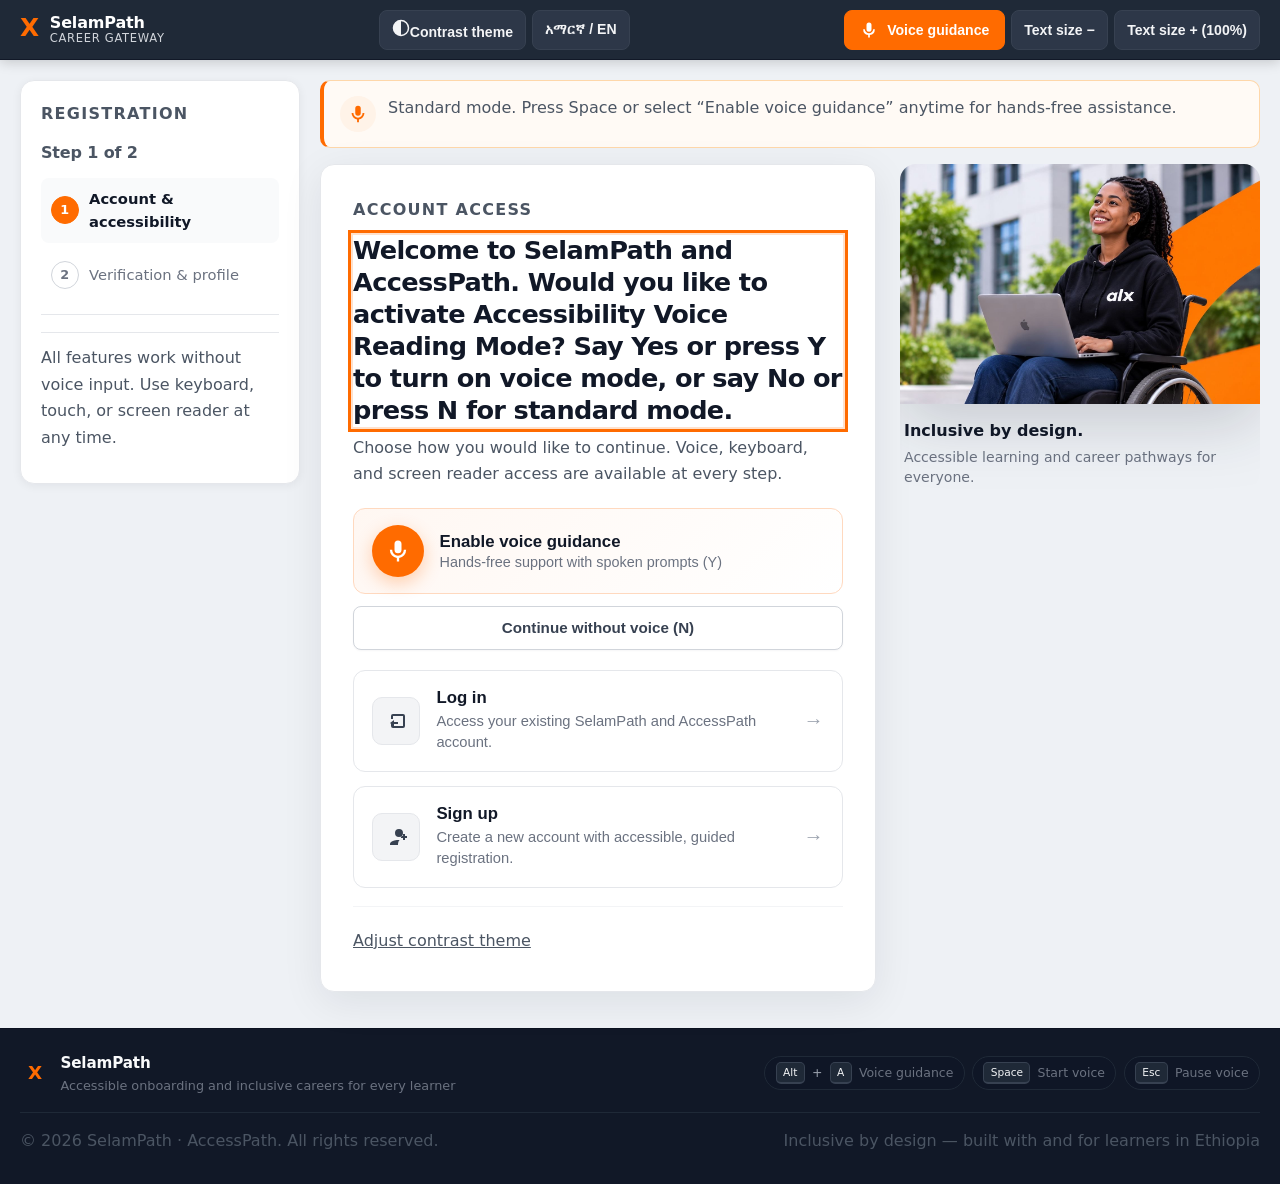
==== commit 1e49ee70: "UI audit: remove inline styles, polish form and job wording, drop unused SVG" ====
--- a/frontend/index.html
+++ b/frontend/index.html
@@ -6,7 +6,7 @@
   <meta name="description" content="SelamPath is an accessible onboarding and career gateway for learners in Ethiopia. AccessPath connects skills to inclusive employers." />
   <meta name="theme-color" content="#2583F6" />
   <title>SelamPath — Accessible Onboarding &amp; AccessPath Careers</title>
-  <link rel="stylesheet" href="./css/accessibility-themes.css?v=16" />
+  <link rel="stylesheet" href="./css/accessibility-themes.css?v=17" />
 </head>
 <body class="db-theme-default page-app">
   <a class="db-skip-link" href="#main-content">Skip to main content</a>
@@ -23,10 +23,10 @@
     </main>
   </div>
 
-  <script src="./js/config.js?v=16"></script>
-  <script src="./js/i18n.js?v=16"></script>
-  <script src="./js/state-manager.js?v=16"></script>
-  <script src="./js/voice-engine.js?v=16"></script>
-  <script src="./js/digital-bridge-onboarding.js?v=16"></script>
+  <script src="./js/config.js?v=17"></script>
+  <script src="./js/i18n.js?v=17"></script>
+  <script src="./js/state-manager.js?v=17"></script>
+  <script src="./js/voice-engine.js?v=17"></script>
+  <script src="./js/digital-bridge-onboarding.js?v=17"></script>
 </body>
 </html>
--- a/frontend/css/accessibility-themes.css
+++ b/frontend/css/accessibility-themes.css
@@ -884,7 +884,7 @@
 .db-widget-root nav.db-actions-row { padding: 0.25rem 0 0.5rem; }
 .db-widget-root label { font-weight: 600; font-size: 0.94rem; color: #374151; }
 .db-widget-root strong { color: #111827; font-weight: 650; }
-.db-widget-root article.db-card h3 { margin-top: 0; }
+.db-widget-root article.db-card h3, .db-widget-root .db-card h3 { margin-top: 0; }
 .db-widget-root form.db-card label { display: block; margin-bottom: 0.75rem; }
 .db-content > form, .db-content > div { max-width: 100%; }
 .db-widget-root .db-passport { border-color: #e5e7eb; background: #fff; box-shadow: var(--db-shadow-soft); }
@@ -893,6 +893,13 @@
 .db-option-card:hover { border-color: #FF6B00; background: #fffaf7; box-shadow: 0 4px 14px rgba(255,107,0,0.1); transform: none; }
 .db-progress-bar { background: #e5e7eb; }
 .db-progress-fill { background: linear-gradient(90deg, #FF6B00, #ff8a33); }
+
+/* Utility classes (replace inline styles) */
+.db-form-kicker { margin: 0 0 0.25rem; font-weight: 700; color: #111827; }
+.db-fieldset { border: none; padding: 0; margin: 1rem 0; }
+.db-mt-1 { margin-top: 1rem; }
+.db-profile-row { margin: 0.25rem 0; }
+.db-apply-form { margin-top: 1rem; }
 
 /* Auth / registration layout */
 .db-auth-layout {
@@ -963,28 +970,24 @@
   position: relative;
   border-radius: 16px;
   overflow: hidden;
-  box-shadow: 0 20px 50px rgba(17,24,39,0.22);
+  box-shadow: none;
+  display: flex;
+  flex-direction: column;
 }
 .db-visual-img {
   width: 100%;
-  height: 100%;
-  aspect-ratio: 4 / 5;
-  object-fit: cover;
+  height: auto;
   display: block;
+  filter: drop-shadow(0 18px 32px rgba(17,24,39,0.18));
 }
 .db-visual-caption {
-  position: absolute;
-  left: 0;
-  right: 0;
-  bottom: 0;
-  padding: 3rem 1.1rem 1.05rem;
-  background: linear-gradient(180deg, rgba(15,23,42,0) 0%, rgba(15,23,42,0.55) 55%, rgba(15,23,42,0.82) 100%);
+  padding: 0.9rem 0.25rem 0.15rem;
   display: flex;
   flex-direction: column;
   gap: 0.2rem;
 }
-.db-visual-caption strong { font-size: 1rem; color: #fff; }
-.db-visual-caption span { font-size: 0.88rem; color: rgba(255,255,255,0.85); line-height: 1.45; }
+.db-visual-caption strong { font-size: 1rem; color: #111827; }
+.db-visual-caption span { font-size: 0.88rem; color: #6b7280; line-height: 1.45; }
 
 /* Wizard/form inside central area */
 .db-content form#db-wizard-form {
@@ -1020,6 +1023,8 @@
 body.db-theme-dark_yellow .db-voice-banner-text, body.db-theme-light_yellow .db-voice-banner-text, body.db-theme-dark_white .db-voice-banner-text,
 body.db-theme-dark_yellow .db-card-eyebrow, body.db-theme-light_yellow .db-card-eyebrow, body.db-theme-dark_white .db-card-eyebrow,
 body.db-theme-dark_yellow .db-card-lead, body.db-theme-light_yellow .db-card-lead, body.db-theme-dark_white .db-card-lead,
+body.db-theme-dark_yellow .db-visual-caption strong, body.db-theme-light_yellow .db-visual-caption strong, body.db-theme-dark_white .db-visual-caption strong,
+body.db-theme-dark_yellow .db-visual-caption span, body.db-theme-light_yellow .db-visual-caption span, body.db-theme-dark_white .db-visual-caption span,
 body.db-theme-dark_yellow .db-footer-shortcuts, body.db-theme-light_yellow .db-footer-shortcuts, body.db-theme-dark_white .db-footer-shortcuts { color: var(--db-fg) !important; }
 body.db-theme-dark_yellow .db-step-num, body.db-theme-light_yellow .db-step-num, body.db-theme-dark_white .db-step-num { border-color: var(--db-border) !important; }
 body.db-theme-dark_yellow .db-sidebar-steps li.is-active .db-step-num, body.db-theme-light_yellow .db-sidebar-steps li.is-active .db-step-num, body.db-theme-dark_white .db-sidebar-steps li.is-active .db-step-num { background: var(--db-accent) !important; color: var(--db-accent-fg) !important; }
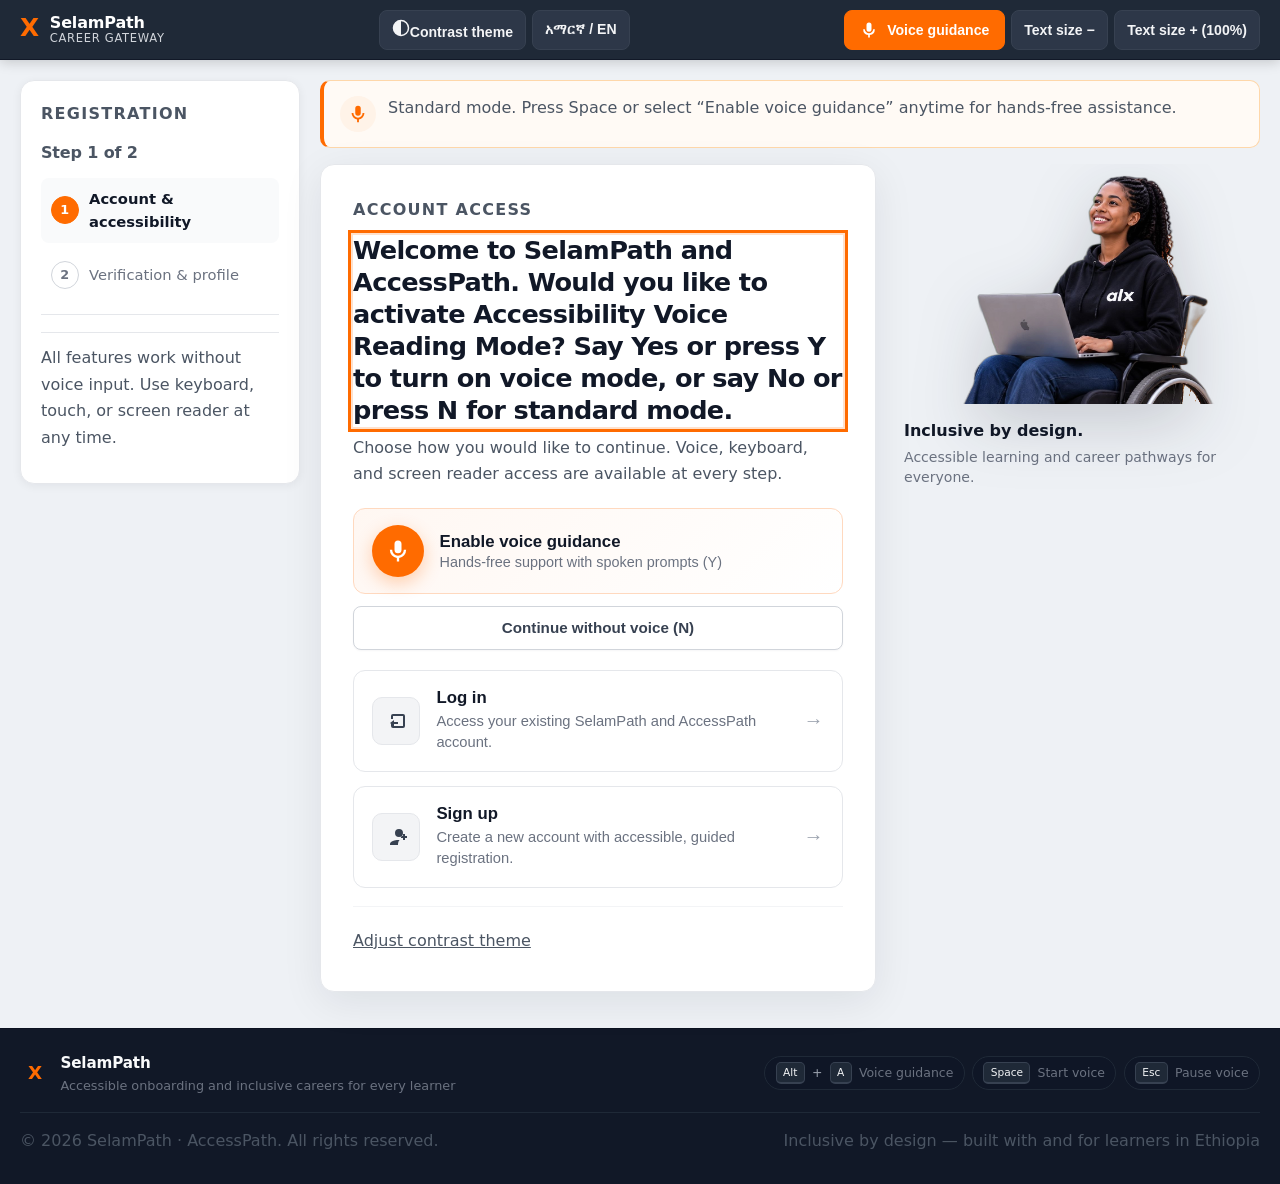
==== commit fb0d3af2: "Replace hero photo with AI-cut transparent PNG (full image, orange remnants removed)" ====
--- a/frontend/index.html
+++ b/frontend/index.html
@@ -6,7 +6,7 @@
   <meta name="description" content="SelamPath is an accessible onboarding and career gateway for learners in Ethiopia. AccessPath connects skills to inclusive employers." />
   <meta name="theme-color" content="#2583F6" />
   <title>SelamPath — Accessible Onboarding &amp; AccessPath Careers</title>
-  <link rel="stylesheet" href="./css/accessibility-themes.css?v=17" />
+  <link rel="stylesheet" href="./css/accessibility-themes.css?v=18" />
 </head>
 <body class="db-theme-default page-app">
   <a class="db-skip-link" href="#main-content">Skip to main content</a>
@@ -23,10 +23,10 @@
     </main>
   </div>
 
-  <script src="./js/config.js?v=17"></script>
-  <script src="./js/i18n.js?v=17"></script>
-  <script src="./js/state-manager.js?v=17"></script>
-  <script src="./js/voice-engine.js?v=17"></script>
-  <script src="./js/digital-bridge-onboarding.js?v=17"></script>
+  <script src="./js/config.js?v=18"></script>
+  <script src="./js/i18n.js?v=18"></script>
+  <script src="./js/state-manager.js?v=18"></script>
+  <script src="./js/voice-engine.js?v=18"></script>
+  <script src="./js/digital-bridge-onboarding.js?v=18"></script>
 </body>
 </html>
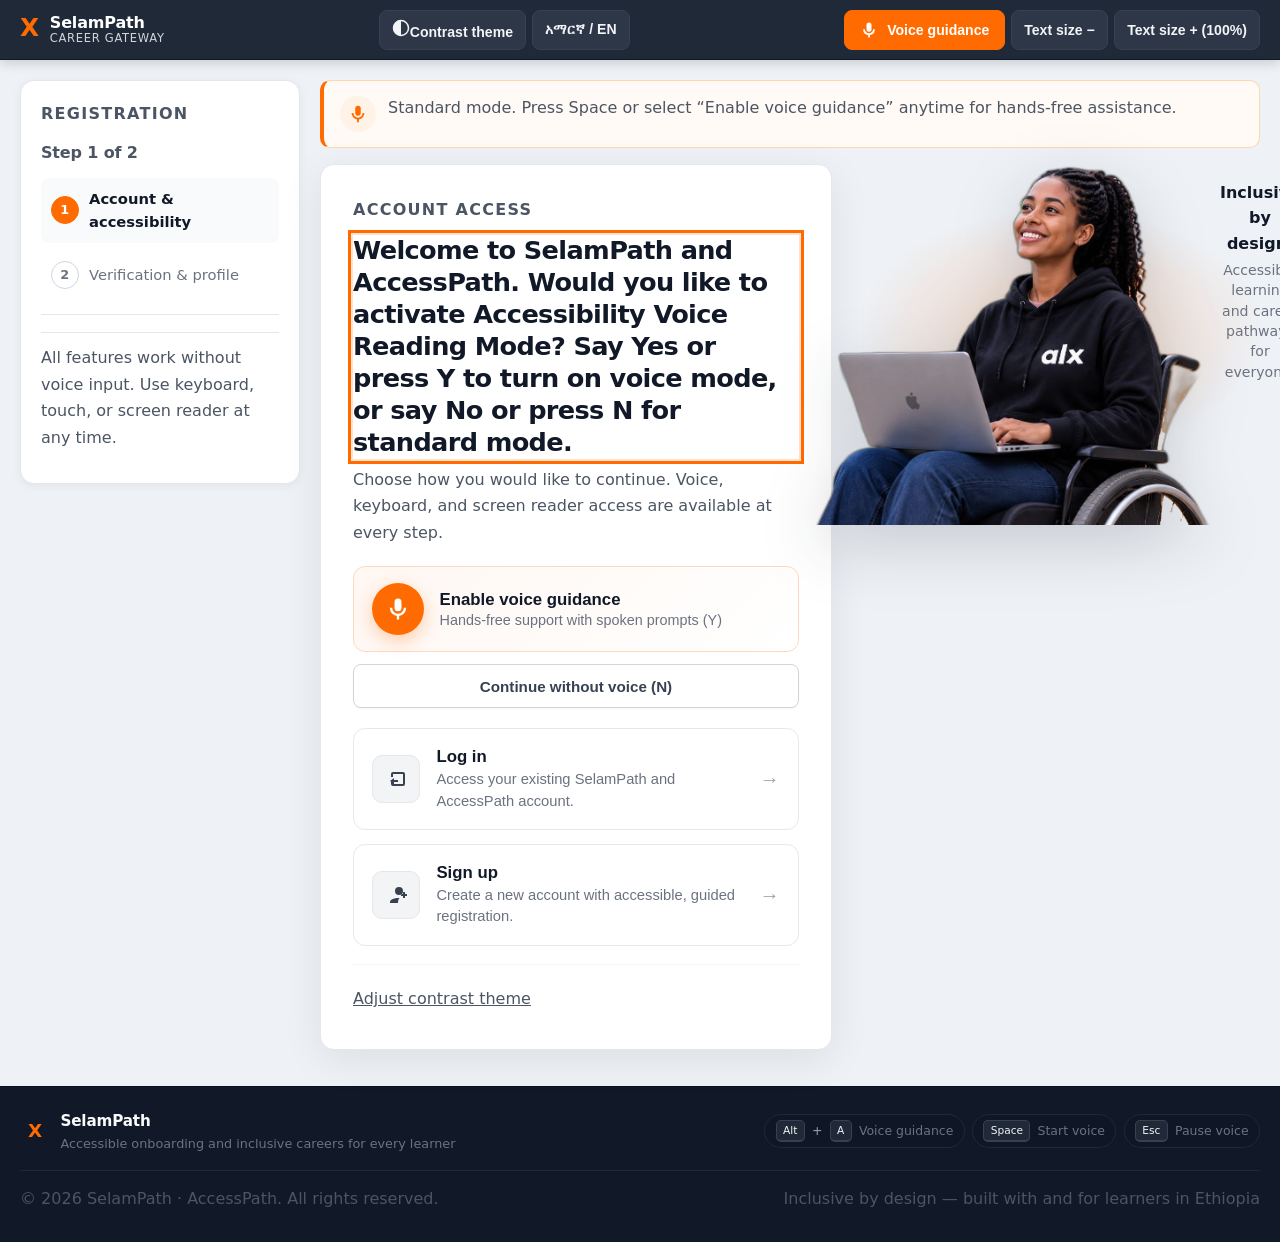
==== commit d70653da: "Right panel proportions: trim transparent padding, wider column, brand glow, centered caption" ====
--- a/frontend/index.html
+++ b/frontend/index.html
@@ -6,7 +6,7 @@
   <meta name="description" content="SelamPath is an accessible onboarding and career gateway for learners in Ethiopia. AccessPath connects skills to inclusive employers." />
   <meta name="theme-color" content="#2583F6" />
   <title>SelamPath — Accessible Onboarding &amp; AccessPath Careers</title>
-  <link rel="stylesheet" href="./css/accessibility-themes.css?v=18" />
+  <link rel="stylesheet" href="./css/accessibility-themes.css?v=19" />
 </head>
 <body class="db-theme-default page-app">
   <a class="db-skip-link" href="#main-content">Skip to main content</a>
@@ -23,10 +23,10 @@
     </main>
   </div>
 
-  <script src="./js/config.js?v=18"></script>
-  <script src="./js/i18n.js?v=18"></script>
-  <script src="./js/state-manager.js?v=18"></script>
-  <script src="./js/voice-engine.js?v=18"></script>
-  <script src="./js/digital-bridge-onboarding.js?v=18"></script>
+  <script src="./js/config.js?v=19"></script>
+  <script src="./js/i18n.js?v=19"></script>
+  <script src="./js/state-manager.js?v=19"></script>
+  <script src="./js/voice-engine.js?v=19"></script>
+  <script src="./js/digital-bridge-onboarding.js?v=19"></script>
 </body>
 </html>
--- a/frontend/css/accessibility-themes.css
+++ b/frontend/css/accessibility-themes.css
@@ -904,8 +904,8 @@
 /* Auth / registration layout */
 .db-auth-layout {
   display: grid;
-  grid-template-columns: minmax(0, 1fr) 360px;
-  gap: 1.5rem;
+  grid-template-columns: minmax(0, 1fr) 400px;
+  gap: 1.75rem;
   align-items: start;
 }
 .db-auth-main { min-width: 0; }
@@ -961,6 +961,9 @@
 .db-auth-visual {
   position: sticky;
   top: 5rem;
+  display: flex;
+  flex-direction: column;
+  align-items: center;
   background: none;
   border: none;
   padding: 0;
@@ -968,20 +971,29 @@
 }
 .db-visual-media {
   position: relative;
-  border-radius: 16px;
-  overflow: hidden;
-  box-shadow: none;
-  display: flex;
-  flex-direction: column;
+  width: 100%;
+  display: flex;
+  justify-content: center;
+}
+/* Soft brand glow behind the cutout, fills the composition */
+.db-visual-media::before {
+  content: "";
+  position: absolute;
+  inset: 8% 0 12%;
+  background: radial-gradient(ellipse 65% 55% at 50% 48%, rgba(255,107,0,0.20) 0%, rgba(255,107,0,0.07) 55%, transparent 78%);
+  pointer-events: none;
 }
 .db-visual-img {
+  position: relative;
   width: 100%;
+  max-width: 400px;
   height: auto;
   display: block;
   filter: drop-shadow(0 18px 32px rgba(17,24,39,0.18));
 }
 .db-visual-caption {
-  padding: 0.9rem 0.25rem 0.15rem;
+  padding: 1rem 0.5rem 0.15rem;
+  text-align: center;
   display: flex;
   flex-direction: column;
   gap: 0.2rem;
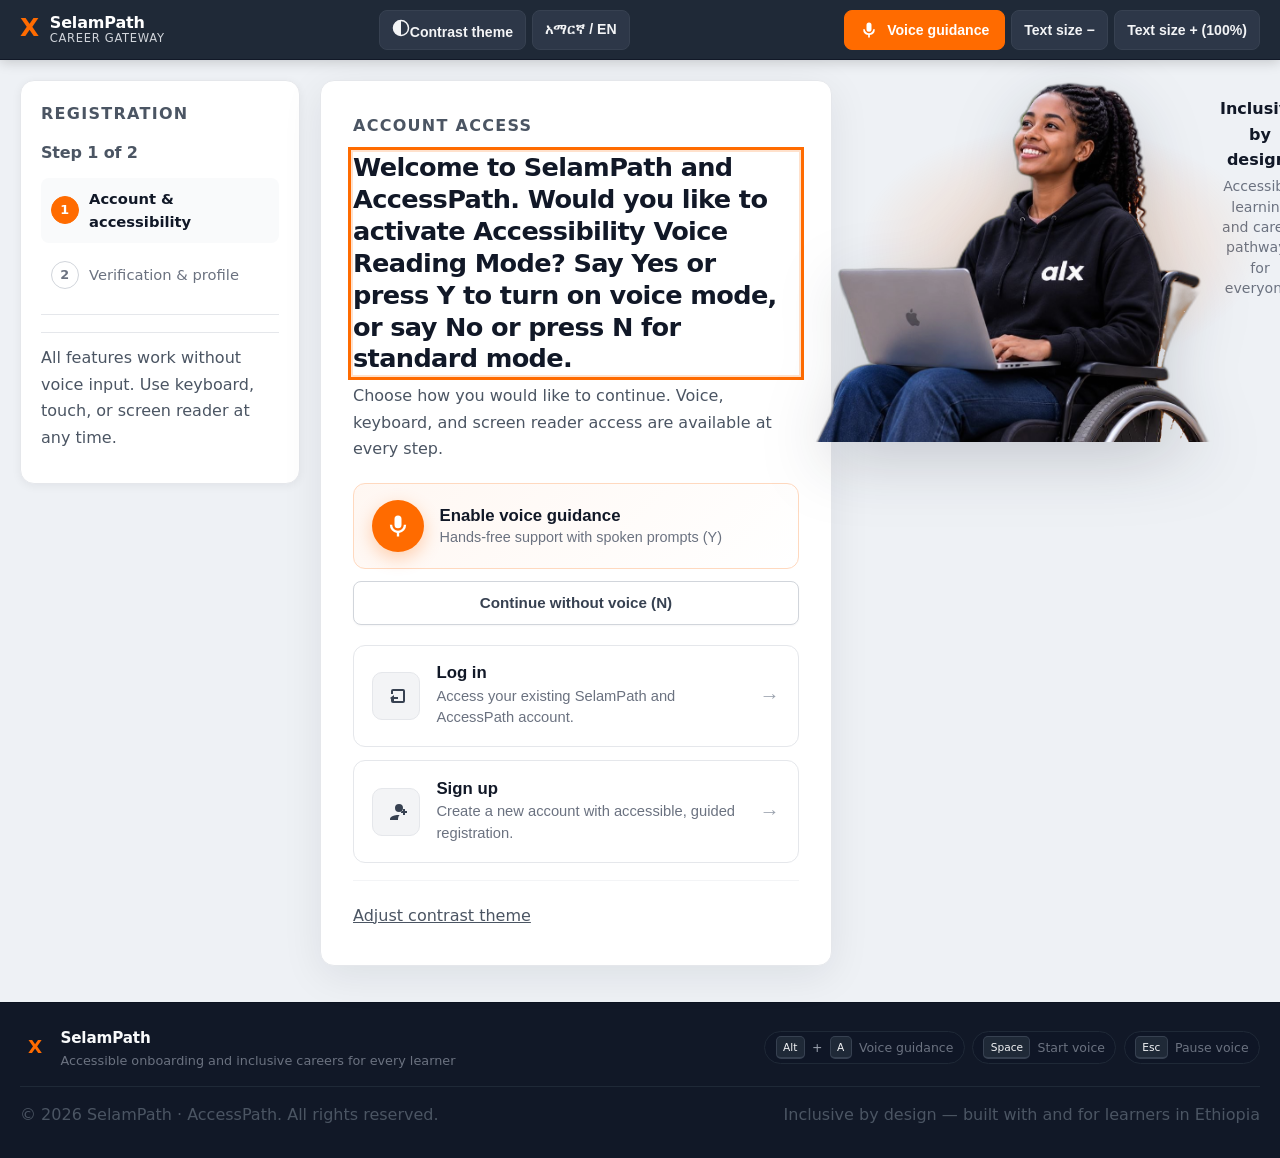
==== commit f339fe11: "UX fixes: voice banner only when active, state-aware tooltips, mobile hero + compact toolbar" ====
--- a/frontend/index.html
+++ b/frontend/index.html
@@ -5,8 +5,10 @@
   <meta name="viewport" content="width=device-width, initial-scale=1.0" />
   <meta name="description" content="SelamPath is an accessible onboarding and career gateway for learners in Ethiopia. AccessPath connects skills to inclusive employers." />
   <meta name="theme-color" content="#2583F6" />
+  <!-- Set this to your deployed backend URL in production, e.g. https://selampath-api.onrender.com/api/v1 -->
+  <meta name="selampath-api-base" content="" />
   <title>SelamPath — Accessible Onboarding &amp; AccessPath Careers</title>
-  <link rel="stylesheet" href="./css/accessibility-themes.css?v=19" />
+  <link rel="stylesheet" href="./css/accessibility-themes.css?v=20" />
 </head>
 <body class="db-theme-default page-app">
   <a class="db-skip-link" href="#main-content">Skip to main content</a>
@@ -23,10 +25,10 @@
     </main>
   </div>
 
-  <script src="./js/config.js?v=19"></script>
-  <script src="./js/i18n.js?v=19"></script>
-  <script src="./js/state-manager.js?v=19"></script>
-  <script src="./js/voice-engine.js?v=19"></script>
-  <script src="./js/digital-bridge-onboarding.js?v=19"></script>
+  <script src="./js/config.js?v=20"></script>
+  <script src="./js/i18n.js?v=20"></script>
+  <script src="./js/state-manager.js?v=20"></script>
+  <script src="./js/voice-engine.js?v=20"></script>
+  <script src="./js/digital-bridge-onboarding.js?v=20"></script>
 </body>
 </html>
--- a/frontend/css/accessibility-themes.css
+++ b/frontend/css/accessibility-themes.css
@@ -1043,7 +1043,7 @@
 
 @media (max-width: 1100px) {
   .db-auth-layout { grid-template-columns: 1fr; }
-  .db-auth-visual { position: static; max-width: 420px; }
+  .db-auth-visual { position: static; order: -1; max-width: 360px; margin: 0 auto; }
 }
 @media (max-width: 980px) {
   .db-shell { grid-template-columns: 1fr; }
@@ -1056,13 +1056,14 @@
   .db-shell { padding: 0.75rem; gap: 0.75rem; }
   .db-central-card, .db-content form#db-wizard-form { padding: 1.25rem 1rem; }
   .db-topnav { padding: 0.6rem 0.75rem; }
-  .db-topnav .db-btn, .db-action-card { width: 100%; }
-  .db-toolbar { gap: 0.4rem; }
-  .db-toolbar .db-btn { flex: 1 1 calc(50% - 0.4rem); justify-content: center; }
+  .db-action-card { width: 100%; }
+  .db-toolbar { flex-wrap: wrap; }
   .db-footer-top { flex-direction: column; align-items: flex-start; gap: 0.8rem; }
   .db-footer-bottom { flex-direction: column; align-items: flex-start; }
   .db-footer-shortcuts { gap: 0.35rem; }
-  .db-auth-visual { display: none; }
+  .db-auth-layout { grid-template-columns: 1fr; }
+  .db-auth-visual { position: static; order: -1; max-width: 250px; margin: 0 auto; }
+  .db-visual-caption { display: none; }
 }
 @media (prefers-reduced-motion: no-preference) {
   .db-topnav .db-btn-voice { transition: background 0.15s ease, border-color 0.15s ease, box-shadow 0.2s ease; }
